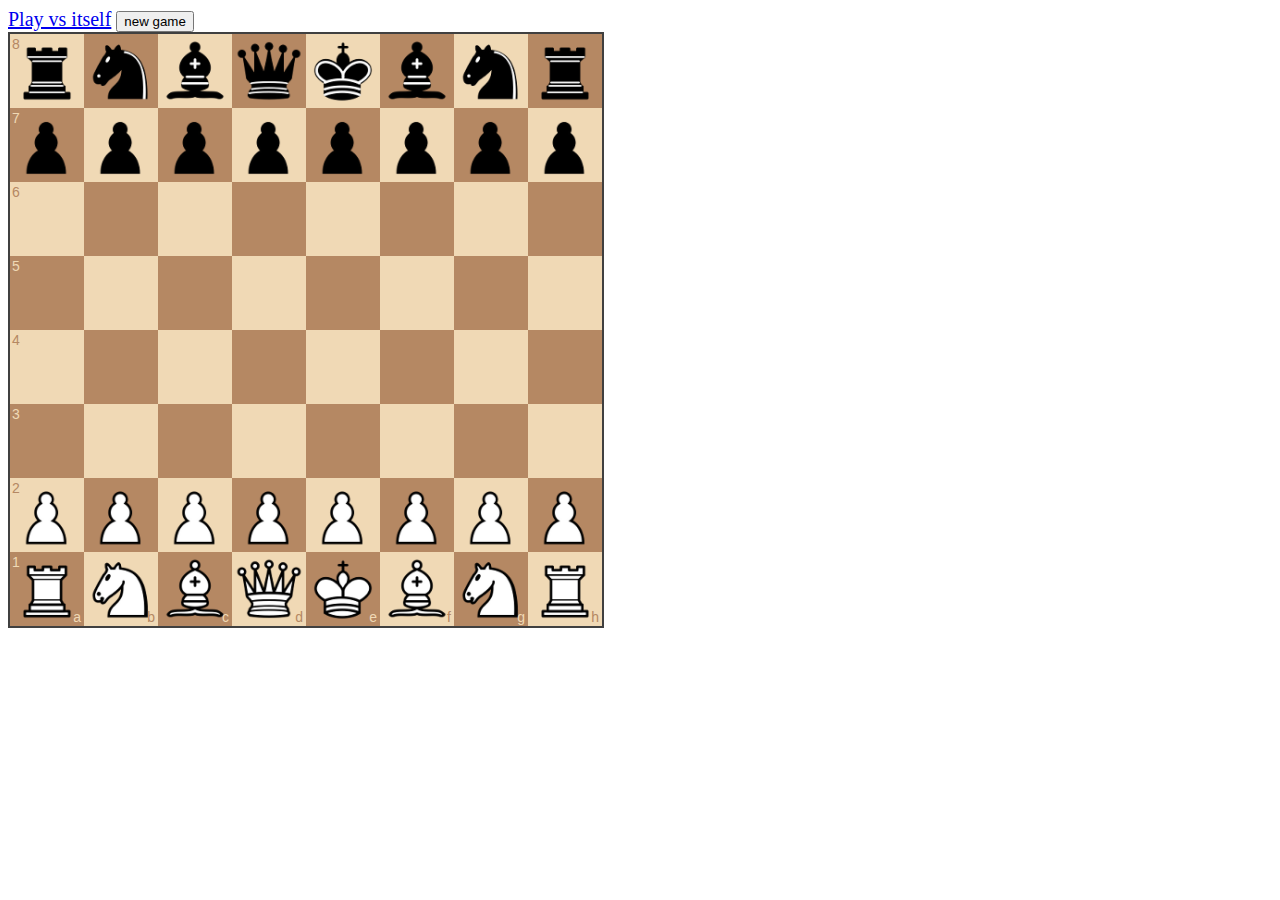
==== index.html @ d896860b "Minor changes" ====
<!doctype html>
<html>
<head>

<title>twitchchess</title>

<link rel="stylesheet" type="text/css" href="static/chessboard.min.css">

<script src="static/jquery.min.js"></script>
<script src="static/chessboard.min.js"></script>

</head>
<body style="font-size: 20px;">

<a href="/selfplay">Play vs itself</a>
<button onclick="newGame()">new game</button><br/>
<div id="board" style="width: 600px"></div>
<p></p>


<script type="text/javascript">

var board = ChessBoard('board', {
  position: 'start',
  draggable: true,
  onDrop: onDrop
});

var files = {"a": 0, "b": 1, "c": 2, "d": 3, "e": 4, "f": 5, "g": 6, "h": 7};
function get_square(sq) {
  return 8*(parseInt(sq.charAt(1)) - 1) + files[sq.charAt(0)];
}


function onDrop(source, target, piece) {
  if(source == target) return

  var promotion = piece.toLowerCase().charAt(1) == 'p' && parseInt(target.charAt(1)) == 8;

  $.get('/move_coordinates', {'from': get_square(source), 'to': get_square(target), 'promotion': promotion}, function(r) {
    if (r.includes("game over")) {
      document.querySelector('p').innerText = 'game over';
    } else {
      document.querySelector('p').innerText = '';
      board.position(r);
    }
  });
}

function newGame() {
  $.get('/newgame', function(r) {
    document.querySelector('p').innerText = '';
    board.position(r);
  });
}
</script>

</body>
</html>
---- static/chessboard.min.css ----
/*! chessboard.js v0.3.0 | (c) 2013 Chris Oakman | MIT License chessboardjs.com/license */
.clearfix-7da63{clear:both}.board-b72b1{border:2px solid #404040;-moz-box-sizing:content-box;box-sizing:content-box}.square-55d63{float:left;position:relative;-webkit-touch-callout:none;-webkit-user-select:none;-khtml-user-select:none;-moz-user-select:none;-ms-user-select:none;user-select:none}.white-1e1d7{background-color:#f0d9b5;color:#b58863}.black-3c85d{background-color:#b58863;color:#f0d9b5}.highlight1-32417,.highlight2-9c5d2{-webkit-box-shadow:inset 0 0 3px 3px yellow;-moz-box-shadow:inset 0 0 3px 3px yellow;box-shadow:inset 0 0 3px 3px yellow}.notation-322f9{cursor:default;font-family:"Helvetica Neue",Helvetica,Arial,sans-serif;font-size:14px;position:absolute}.alpha-d2270{bottom:1px;right:3px}.numeric-fc462{top:2px;left:2px}
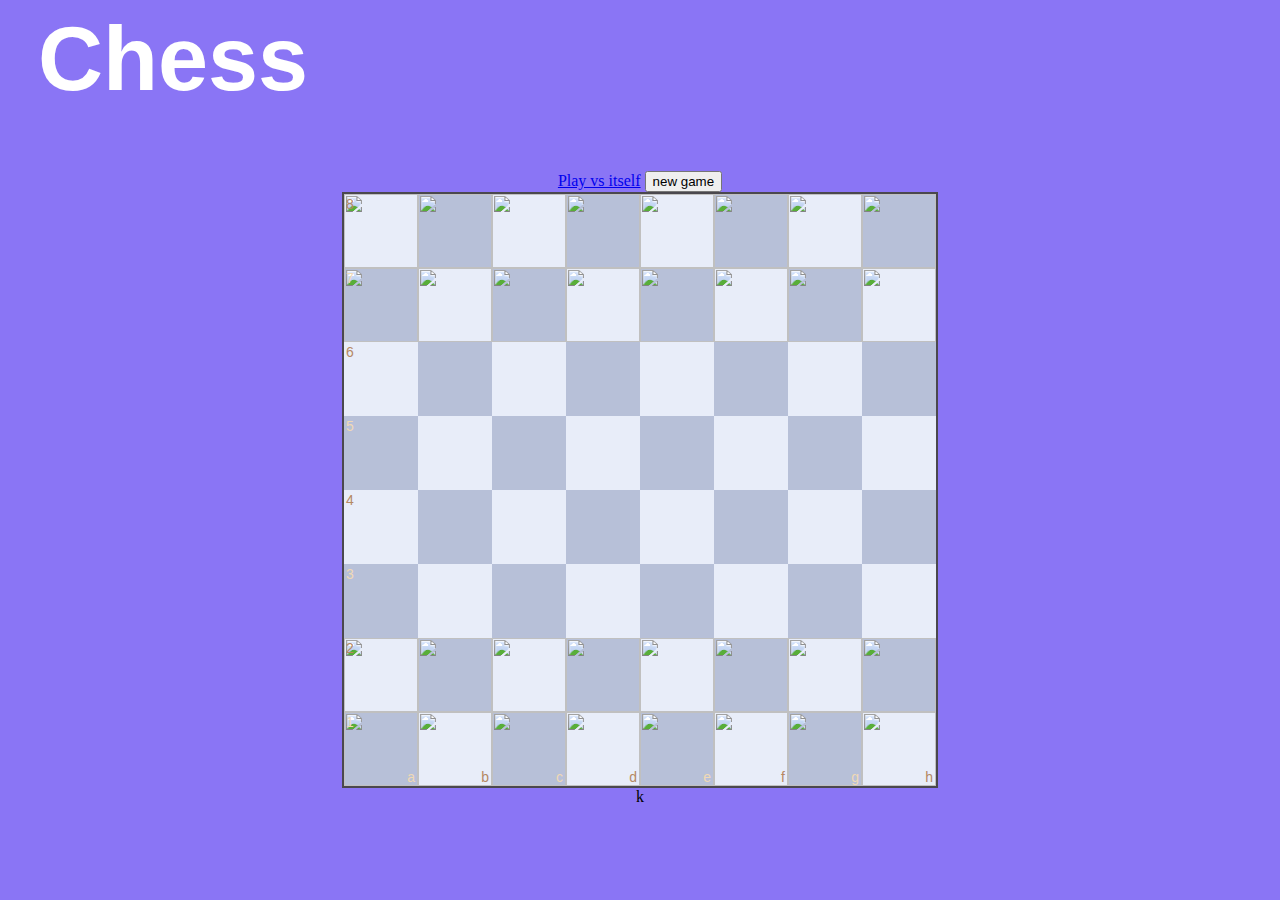
==== commit e1ba415e: "Update index.html" ====
--- a/index.html
+++ b/index.html
@@ -2,19 +2,22 @@
 <html>
 <head>
 
-<title>twitchchess</title>
+<title>Chess</title>
 
 <link rel="stylesheet" type="text/css" href="static/chessboard.min.css">
 
 <script src="static/jquery.min.js"></script>
 <script src="static/chessboard.min.js"></script>
 
+
+<h1 style="color: #ffffff; margin-left: 30px; margin-top: 5px; font-family: -apple-system, BlinkMacSystemFont, 'Segoe UI', Roboto, Oxygen, Ubuntu, Cantarell, 'Open Sans', 'Helvetica Neue', sans-serif; font-size: 90px;">Chess</h1>
 </head>
-<body style="font-size: 20px;">
+<center>
+<body style="background-color: #8a75f5;">
 
 <a href="/selfplay">Play vs itself</a>
 <button onclick="newGame()">new game</button><br/>
-<div id="board" style="width: 600px"></div>
+<div id="board" style="width: 600px"></div>k
 <p></p>
 
 
@@ -54,7 +57,8 @@
   });
 }
 </script>
+</center>
 
 </body>
+
 </html>
-
--- a/static/chessboard.min.css
+++ b/static/chessboard.min.css
@@ -1,2 +1,56 @@
 /*! chessboard.js v0.3.0 | (c) 2013 Chris Oakman | MIT License chessboardjs.com/license */
-.clearfix-7da63{clear:both}.board-b72b1{border:2px solid #404040;-moz-box-sizing:content-box;box-sizing:content-box}.square-55d63{float:left;position:relative;-webkit-touch-callout:none;-webkit-user-select:none;-khtml-user-select:none;-moz-user-select:none;-ms-user-select:none;user-select:none}.white-1e1d7{background-color:#f0d9b5;color:#b58863}.black-3c85d{background-color:#b58863;color:#f0d9b5}.highlight1-32417,.highlight2-9c5d2{-webkit-box-shadow:inset 0 0 3px 3px yellow;-moz-box-shadow:inset 0 0 3px 3px yellow;box-shadow:inset 0 0 3px 3px yellow}.notation-322f9{cursor:default;font-family:"Helvetica Neue",Helvetica,Arial,sans-serif;font-size:14px;position:absolute}.alpha-d2270{bottom:1px;right:3px}.numeric-fc462{top:2px;left:2px}
+
+.clearfix-7da63 {
+	clear: both
+}
+
+.board-b72b1 {
+	border: 2px solid #4a484e;
+	-moz-box-sizing: content-box;
+	box-sizing: content-box
+}
+
+.square-55d63 {
+	float: left;
+	position: relative;
+	-webkit-touch-callout: none;
+	-webkit-user-select: none;
+	-khtml-user-select: none;
+	-moz-user-select: none;
+	-ms-user-select: none;
+	user-select: none
+}
+
+.white-1e1d7 {
+	background-color: #E8EDF9;
+	color: #b58863
+}
+
+.black-3c85d {
+	background-color: #B7C0D8;
+	color: #f0d9b5
+}
+
+.highlight1-32417,
+.highlight2-9c5d2 {
+	-webkit-box-shadow: inset 0 0 3px 3px #7B61FF;
+	-moz-box-shadow: inset 0 0 3px 3px #7B61FF;
+	box-shadow: inset 0 0 3px 3px #7B61FF
+}
+
+.notation-322f9 {
+	cursor: default;
+	font-family: "Helvetica Neue", Helvetica, Arial, sans-serif;
+	font-size: 14px;
+	position: absolute
+}
+
+.alpha-d2270 {
+	bottom: 1px;
+	right: 3px
+}
+
+.numeric-fc462 {
+	top: 2px;
+	left: 2px
+}
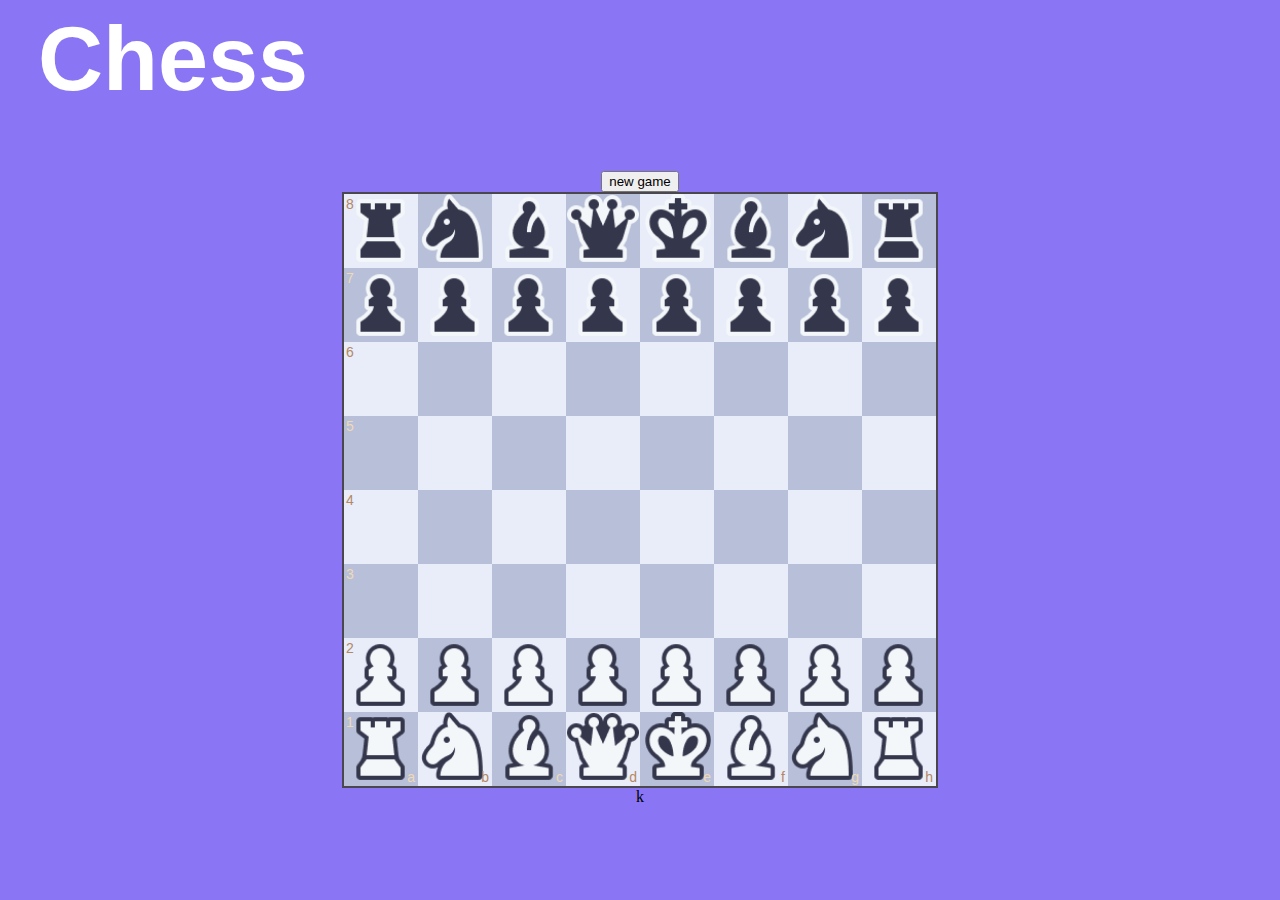
==== commit 59f28954: "Update index.html" ====
--- a/index.html
+++ b/index.html
@@ -14,8 +14,6 @@
 </head>
 <center>
 <body style="background-color: #8a75f5;">
-
-<a href="/selfplay">Play vs itself</a>
 <button onclick="newGame()">new game</button><br/>
 <div id="board" style="width: 600px"></div>k
 <p></p>
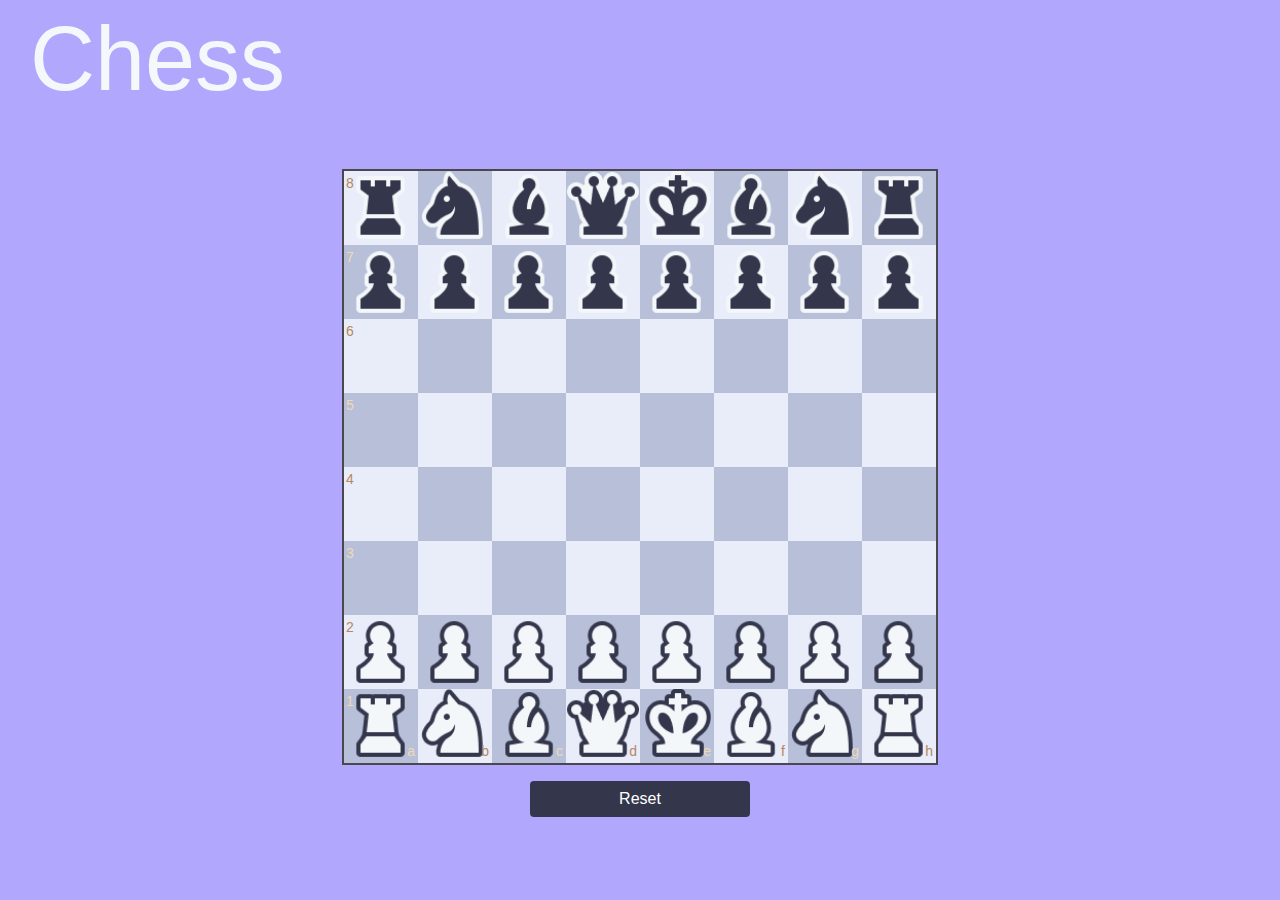
==== commit 50331841: "Update index.html" ====
--- a/index.html
+++ b/index.html
@@ -8,14 +8,23 @@
 
 <script src="static/jquery.min.js"></script>
 <script src="static/chessboard.min.js"></script>
+<link rel="stylesheet" href="https://maxcdn.bootstrapcdn.com/bootstrap/4.0.0/css/bootstrap.min.css" integrity="sha384-Gn5384xqQ1aoWXA+058RXPxPg6fy4IWvTNh0E263XmFcJlSAwiGgFAW/dAiS6JXm" crossorigin="anonymous">
+    <style>
+        body{
+        background-image:url({{url_for('static',filename='back/background.jpg')}})
+        }
 
 
-<h1 style="color: #ffffff; margin-left: 30px; margin-top: 5px; font-family: -apple-system, BlinkMacSystemFont, 'Segoe UI', Roboto, Oxygen, Ubuntu, Cantarell, 'Open Sans', 'Helvetica Neue', sans-serif; font-size: 90px;">Chess</h1>
+    </style>
+
+<h1 style="color: #F4F8FB; margin-left: 30px; margin-top: 5px; font-family: -apple-system, BlinkMacSystemFont, 'Segoe UI', Roboto, Oxygen, Ubuntu, Cantarell, 'Open Sans', 'Helvetica Neue', sans-serif; font-size: 90px;">Chess</h1>
 </head>
 <center>
-<body style="background-color: #8a75f5;">
-<button onclick="newGame()">new game</button><br/>
-<div id="board" style="width: 600px"></div>k
+
+<body style="background-color: #B1A7FD">
+<br>
+<br>
+<div id="board" style="width: 600px"></div>
 <p></p>
 
 
@@ -55,6 +64,11 @@
   });
 }
 </script>
+<button class = "btn btn-primary btn-block mb-3" style = "background-color: #34364B;
+  border: none;
+  width: 220px;
+  margin-left: 0px;
+  margin-top:0px" onclick="newGame()">Reset</button><br/>
 </center>
 
 </body>
